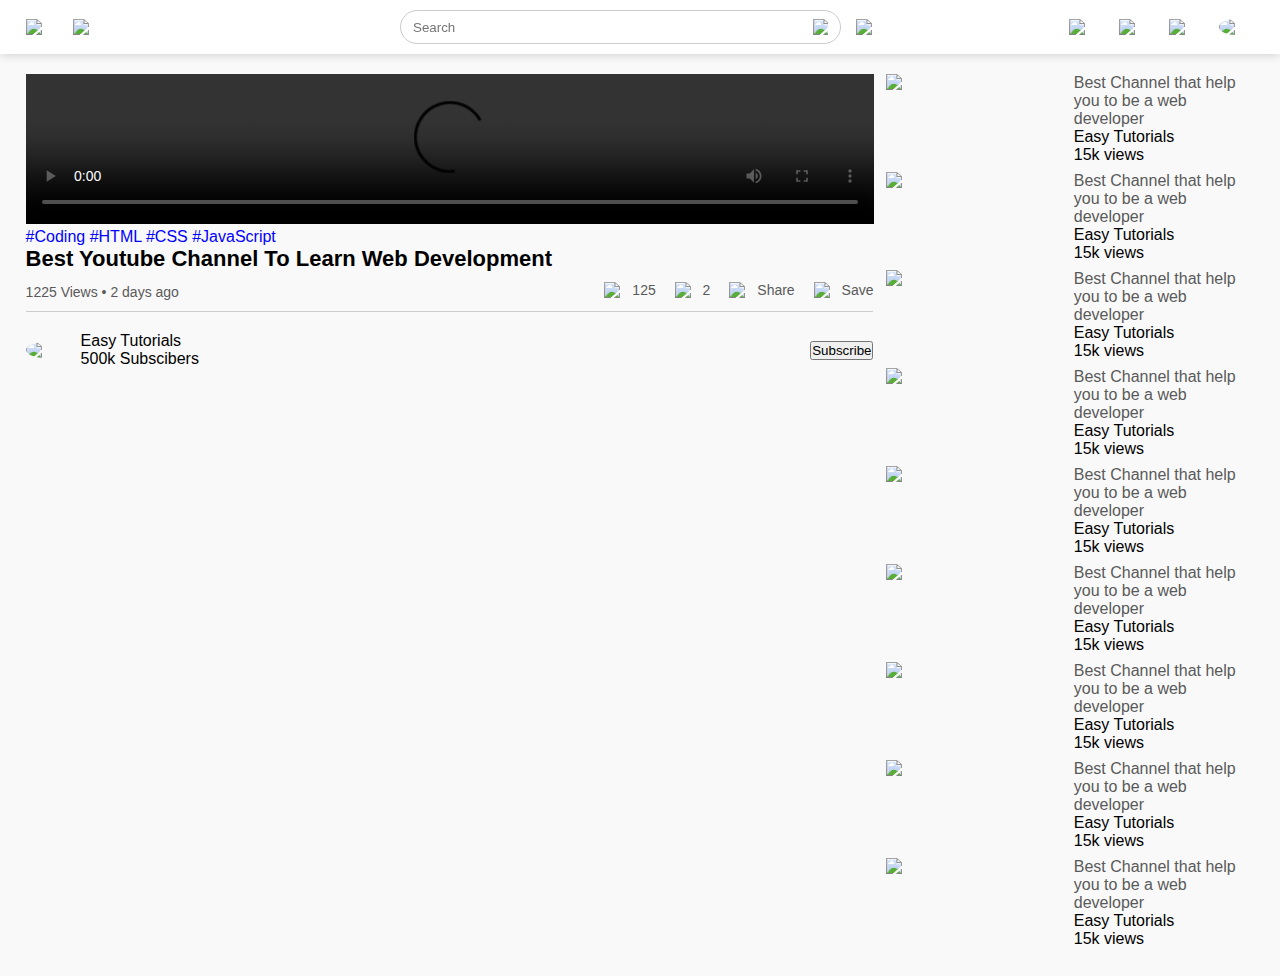
==== playVideo.html @ 0a0b72f0 "feat: :ambulance: Revision" ====
<!DOCTYPE html>
<html lang="en">
<head>
    <meta charset="UTF-8">
    <meta http-equiv="X-UA-Compatible" content="IE-edge">
    <meta name="viewport" content="width=device-width, initial-scale=1.0">
    <title>Play Video</title>
    <link rel="stylesheet" href="style.css">

    
</head>
<body>
    <nav class="flex-div">
        <div class="nav-left flex-div">
            <img src="images/menu.png" class="menu-icon">
            <img src="images/logo.png" class="logo">
        </div>
        <div class="nav-middle flex-div">
            <div class="search-box flex-div">
                <input type="text" placeholder="Search">
                <img src="images/search.png">
            </div>
            <img src="images/voice-search.png" class="mic-icon">
        </div>
        <div class="nav-right flex-div">
            <img src="images/upload.png">
            <img src="images/more.png" >
            <img src="images/notification.png">
            <img src="images/Jack.png" class="user-icon">
        </div> 
    </nav>
<!-------------------------------------------------------------------------> 
<div class="container play-container">
    <div class="row">
        <div class="playVideo">
            <video controls autoplay>
                <source src="images/video.mp4" type="video/mp4">
            </video>
            <div class="tags">
                <a href="">#Coding</a>   <a href="">#HTML</a>    <a href="">#CSS</a>
                <a href="">#JavaScript</a>
            </div>
            <h3>Best Youtube Channel To Learn Web Development</h3>
            <div class="playVideoInfor">
                <p>1225 Views &bull; 2 days ago</p>
                <div>
                    <a href=""><img src="images/like.png">125</a>
                    <a href=""><img src="images/dislike.png">2</a>
                    <a href=""><img src="images/share.png">Share</a>
                    <a href=""><img src="images/save.png">Save</a>
                </div>
            </div>
            <hr>
            <div class="publisher">
                <img src="images/Jack.png">
                <div>
                    <p>Easy Tutorials</p>
                    <span>500k Subscibers</span>
                </div>
                <button type="button">Subscribe</button>
            </div>








        </div>
        <div class="right-sidebar">
            <div class="sideVideoList">
                <a href="" class="smallThumbnail"><img src="images/thumbnail1.png"></a>
                <div class="vidInfo">
                    <a href="">Best Channel that help you to be a web developer</a>
                    <p>Easy Tutorials</p>
                    <p>15k views</p>
                </div>
            </div>
            <div class="right-sidebar">

            
                <div class="sideVideoList">
                    <a href="" class="smallThumbnail"><img src="images/thumbnail2.png"></a>
                    <div class="vidInfo">
                        <a href="">Best Channel that help you to be a web developer</a>
                        <p>Easy Tutorials</p>
                        <p>15k views</p>
                    </div>
                </div>
                <div class="right-sidebar">

            
                    <div class="sideVideoList">
                        <a href="" class="smallThumbnail"><img src="images/thumbnail3.png"></a>
                        <div class="vidInfo">
                            <a href="">Best Channel that help you to be a web developer</a>
                            <p>Easy Tutorials</p>
                            <p>15k views</p>
                        </div>
                    </div>
                    <div class="right-sidebar">

            
                        <div class="sideVideoList">
                            <a href="" class="smallThumbnail"><img src="images/thumbnail4.png"></a>
                            <div class="vidInfo">
                                <a href="">Best Channel that help you to be a web developer</a>
                                <p>Easy Tutorials</p>
                                <p>15k views</p>
                            </div>
                        </div>
                        <div class="right-sidebar">

            
                            <div class="sideVideoList">
                                <a href="" class="smallThumbnail"><img src="images/thumbnail5.png"></a>
                                <div class="vidInfo">
                                    <a href="">Best Channel that help you to be a web developer</a>
                                    <p>Easy Tutorials</p>
                                    <p>15k views</p>
                                </div>
                            </div>
                            <div class="right-sidebar">

            
                                <div class="sideVideoList">
                                    <a href="" class="smallThumbnail"><img src="images/thumbnail6.png"></a>
                                    <div class="vidInfo">
                                        <a href="">Best Channel that help you to be a web developer</a>
                                        <p>Easy Tutorials</p>
                                        <p>15k views</p>
                                    </div>
                                </div>
                                <div class="right-sidebar">

            
                                    <div class="sideVideoList">
                                        <a href="" class="smallThumbnail"><img src="images/thumbnail7.png"></a>
                                        <div class="vidInfo">
                                            <a href="">Best Channel that help you to be a web developer</a>
                                            <p>Easy Tutorials</p>
                                            <p>15k views</p>
                                        </div>
                                    </div>
                                    <div class="right-sidebar">

            
                                        <div class="sideVideoList">
                                            <a href="" class="smallThumbnail"><img src="images/thumbnail8.png"></a>
                                            <div class="vidInfo">
                                                <a href="">Best Channel that help you to be a web developer</a>
                                                <p>Easy Tutorials</p>
                                                <p>15k views</p>
                                            </div>
                                        </div>
                                        <div class="right-sidebar">

            
                                            <div class="sideVideoList">
                                                <a href="" class="smallThumbnail"><img src="images/thumbnail1.png"></a>
                                                <div class="vidInfo">
                                                    <a href="">Best Channel that help you to be a web developer</a>
                                                    <p>Easy Tutorials</p>
                                                    <p>15k views</p>
                                                </div>
                                            </div>

        </div>
    </div>
</div>
</div>
</div>


</body>
</html>
---- style.css ----
*{
    margin: 0;
    padding: 0;
    font-family: 'poppins', sans-serif;
    box-sizing: border-box;
}

a{
    text-decoration: none;
    color: #5a5a5a;
}

img{
    cursor: pointer;
}

.flex-div{
    display: flex;
    align-items: center;
}

nav{
    padding: 10px 2%;
    justify-content: space-between;
    box-shadow: 0 0 10px rgb(0, 0, 0, 0.2);
    background: #fff;
    position: sticky;
    top: 0;
    z-index: 10;
}

.nav-right img{
    width: 25px;
    margin-right: 25px;
}

.nav-right .user-icon{
    width: 35px;
    border-radius: 50%;
    margin-right: 0;
}

.nav-left .menu-icon{
    width: 22px;
    margin-right: 25px;
}
.nav-left .logo{
    width: 130px;
}

.nav-middle .mic-icon{
    width: 16px;
}
.nav-middle .search-box{
    border: 1px solid #ccc;
    margin-right: 15px;
    padding: 8px 12px;
    border-radius: 25px;
}
.nav-middle .search-box input{
    width: 400px;
    border: 0;
    outline: 0;
    background: transparent;
}
.nav-middle .search-box img{
    width: 15px;
}

/* Sidebar */

.sidebar{
    background: #fff;
    width: 15%;
    height: 100vh;
    position: fixed;
    top: 0;
    padding-left: 2%;
    padding-top: 80px;
    
}
.shortcut-links a img{
    width: 20px;
    margin-right: 20px;
}

.shortcut-links a{
    display: flex;
    align-items: center;
    margin-bottom: 20px;
    width: fit-content;
    flex-wrap: wrap;
}
.shortcut-links a:first-child{
    color: #ed3833;
}

.sidebar hr{
    border: 0;
    height: 1px;
    background: #ccc;
    width: 20%;
}
.subscribed-list h3{
    font-size: 13px;
    margin: 20px 0;
    color: #5a5a5a;
}

.subscribed-list a{
    display: flex;
    align-items: center;
    margin-bottom: 20px;
    width: fit-content;
    flex-wrap: wrap;
}

.subscribed-list a img{
    width: 25px;
    border-radius: 50%;
    margin-right: 20px;
}

.small-sidebar{
    width: 5%;
}
.small-sidebar a p{
    display: none;
}

.small-sidebar h3{
    display: none;
}

.small-sidebar hr{
    width: 50%;
    margin-bottom: 25px;
}

/* container */

.container{
    background: #f9f9f9;
    padding-left: 17%;
    padding-right: 2%;
    padding-top: 20px;
    padding-bottom: 20px;
}

.large-container{
    padding-left: 7%;

}



.container .banner{
    width: 100%;
}

.container .banner img{
    width: 100%;
    border-radius: 8px;
}

.list-container{
    display: grid;
    grid-template-columns: repeat(auto-fit, minmax(250px, 1fr));
    grid-column-gap: 16px;
    grid-row-gap: 30px;
    margin-top: 15px;
}

.vid-list .thumbnail{
    width: 100%;
    border-radius: 5px;

}

.vid-list .flex-div{
    align-items: flex-start;
    margin-top: 7px;
}
.vid-list .flex-div img{
    width: 35px;
    margin-right: 10px;
    border-radius: 50%;
}
.vid-info {
    color: #5a5a5a;
    font-size: 13px;

}

.vid-info a{
    color: #000;
    font-weight: 600;
    display: block;
    margin-bottom: 5px;

}

@media (max-width: 900px){
    .menu-icon{
        display: none;
    }
    .sidebar{
        display: none;
    }
    .container, .large-container{
        padding-left: 5%;
        padding-right: 5%;
    }
    .nav-right img{
        display: none;
    }
    .nav-right .user-icon{
        display: block;
        width: 30px;   
    }
    .nav-middle .search-box input{
        width: 100px; 
    }
    .nav-middle .mic-icon{
        display: none;
    }
    .logo{
        width: 90px;
    }
}

/* Play Video  */

.play-container{
    padding-left: 2%;

}
.row{
    display: flex;
    justify-content: space-between;
    flex-wrap: wrap;
}
.playVideo{
    flex-basis: 69%;
}
.right-sidebar{
    flex-basis: 30%;
}
.playVideo video{
    width: 100%;

}
.sideVideoList{
    display: flex;
    justify-content: space-between;
    margin-bottom: 8px;
}
.sideVideoList img{
    width: 100%;  
}

.sideVideoList .smallThumbnail{
    flex-basis: 49%;
}

.sideVideoList .vidInfo{
    flex-basis: 49%;
}
.playVideo .tags a{
    color: #0000ff;
    font-size: 13;
}
.playVideo h3{
    font-weight: 600;
    font-size: 22px;
}
.playVideo .playVideoInfor{
    display: flex;
    align-items: center;
    justify-content: space-between;
    flex-wrap: wrap;
    margin-top: 10px;
    font-size: 14px;
    color: #5a5a5a;
}
.playVideo .playVideoInfor a img{
    width: 20px;
    margin-right: 8px;
}

.playVideo .playVideoInfor a{
    display: inline-flex;
    align-items: center;
    margin-left: 15px;
}

.playVideo hr{
    border: 0;
    height: 1px;
    background: #ccc;
    margin: 10px 0;
}
.publisher{
    display: flex;
    align-items: center;
    margin-top: 20px;
}
.publisher div{
    flex: 1;
}
.publisher img{
    width: 40px;
    border-radius: 50%;
    margin-right: 15px;
}
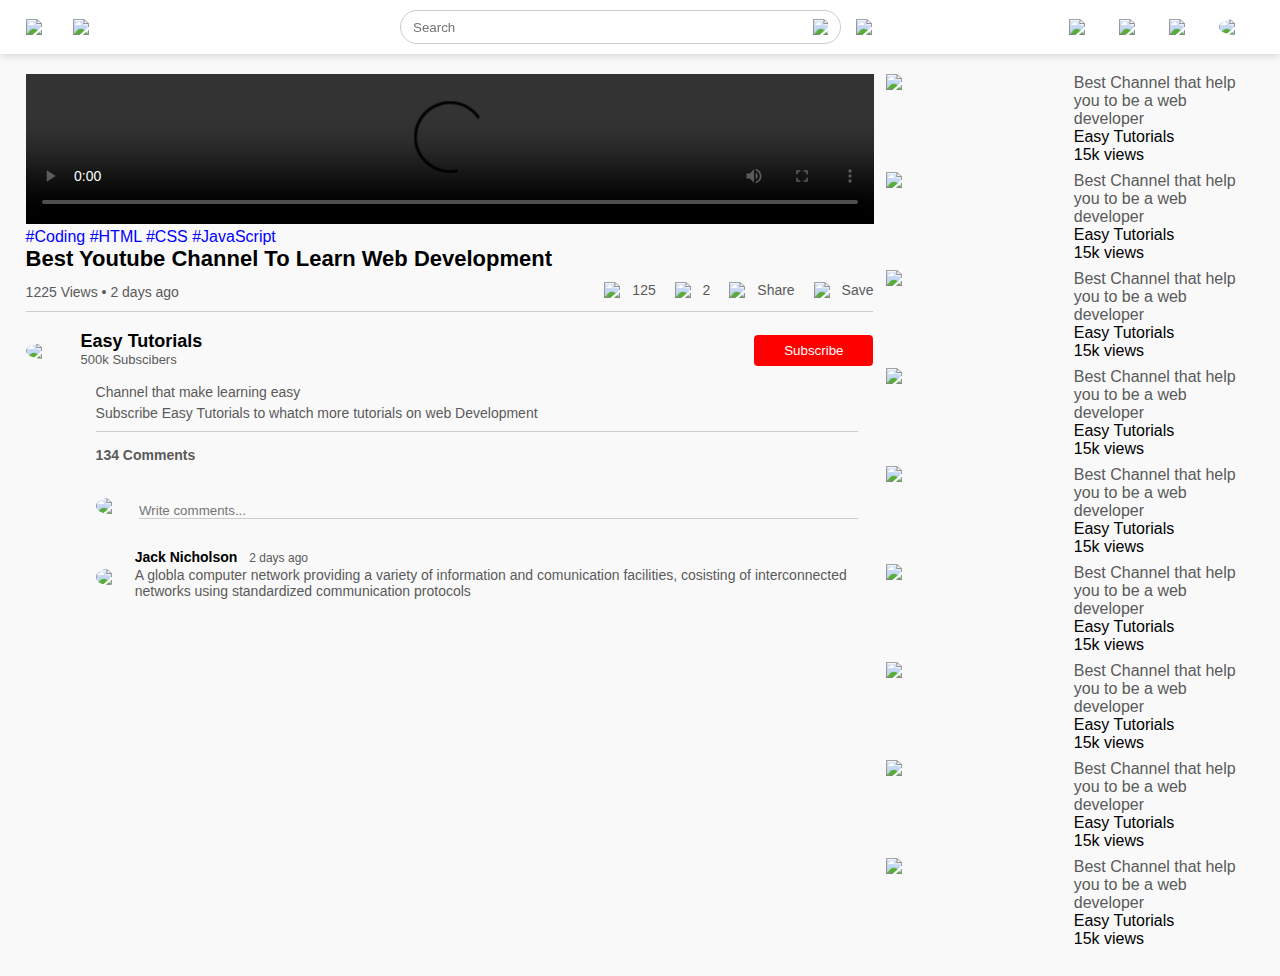
==== commit 651ce213: "feat: :sparkles: Funcionalidades." ====
--- a/playVideo.html
+++ b/playVideo.html
@@ -58,6 +58,27 @@
                     <span>500k Subscibers</span>
                 </div>
                 <button type="button">Subscribe</button>
+            </div>
+            <div class="videoDescripcion">
+                <p>Channel that make learning easy</p>
+                <p>Subscribe Easy Tutorials to whatch more tutorials on web Development </p>
+                <hr>
+                <h4>134 Comments</h4>
+
+                <div class="add-comment">
+                    <img src="images/Jack.png">
+                    <input type="text" placeholder="Write comments...">
+                </div>
+                <div class="oldComents">
+                    <img src="images/Jack.png">
+                    <div>
+                        <h3>Jack Nicholson <span>2 days ago</span></h3>
+                        <p>A globla computer network providing a variety of information and comunication facilities,
+                            cosisting of interconnected networks using standardized communication protocols</p>
+                    </div>
+                </div>
+
+
             </div>
 
 
--- a/style.css
+++ b/style.css
@@ -233,28 +233,32 @@
 
 .play-container{
     padding-left: 2%;
-
-}
+}
+
 .row{
     display: flex;
     justify-content: space-between;
     flex-wrap: wrap;
 }
+
 .playVideo{
     flex-basis: 69%;
 }
+
 .right-sidebar{
     flex-basis: 30%;
 }
+
 .playVideo video{
     width: 100%;
-
-}
+}
+
 .sideVideoList{
     display: flex;
     justify-content: space-between;
     margin-bottom: 8px;
 }
+
 .sideVideoList img{
     width: 100%;  
 }
@@ -266,14 +270,17 @@
 .sideVideoList .vidInfo{
     flex-basis: 49%;
 }
+
 .playVideo .tags a{
     color: #0000ff;
     font-size: 13;
 }
+
 .playVideo h3{
     font-weight: 600;
     font-size: 22px;
 }
+
 .playVideo .playVideoInfor{
     display: flex;
     align-items: center;
@@ -283,6 +290,7 @@
     font-size: 14px;
     color: #5a5a5a;
 }
+
 .playVideo .playVideoInfor a img{
     width: 20px;
     margin-right: 8px;
@@ -300,27 +308,110 @@
     background: #ccc;
     margin: 10px 0;
 }
+
 .publisher{
     display: flex;
     align-items: center;
     margin-top: 20px;
 }
+
 .publisher div{
     flex: 1;
-}
+    line-height: 18px;
+}
+
 .publisher img{
     width: 40px;
     border-radius: 50%;
     margin-right: 15px;
 }
 
-
-
-
-
-
-
-
-
-
-
+.publisher div p{
+    color: #000;
+    font-weight: 600;
+    font-size: 18px;
+}
+
+.publisher div span{
+    font-size: 13px;
+    color: #5a5a5a;
+}
+
+.publisher button{
+    background: red;
+    color: #fff;
+    padding: 8px 30px;
+    border: 0;
+    outline: 0;
+    border-radius: 4px;
+    cursor: pointer;
+}
+
+.videoDescripcion{
+    padding-left: 55px;
+    margin: 15px;
+}
+
+.videoDescripcion p{
+    font-size: 14px;
+    margin-bottom: 5px;
+    color: #5a5a5a;
+}
+
+.videoDescripcion h4{
+    font-size: 14px;
+    color: #5a5a5a;
+    margin-top: 15px;
+}
+
+.add-comment{
+    display: flex;
+    align-items: center;
+    margin: 30px 0;
+}
+
+.add-comment img{
+    width: 30px;
+    border-radius: 50%;
+    margin-right: 15px;
+}
+
+.add-comment input{
+    border: 0;
+    outline: 0;
+    border-bottom: 1px solid #ccc;
+    width: 100%;
+    padding-top: 10px;
+    background: transparent;
+}
+
+.oldComents {
+    display: flex;
+    align-items: center;
+    margin: 20px 0;
+}
+
+.oldComents img{
+    width: 35px;
+    border-radius: 50%;
+    margin-right: 15px;
+}
+
+.oldComents h3{
+    font-size: 14px;
+    margin-bottom: 2px;
+}
+
+.oldComents h3 span{
+    font-size: 12px;
+    color: #5a5a5a;
+    font-weight: 500;
+    margin-left: 8px;
+}
+
+
+
+
+
+
+
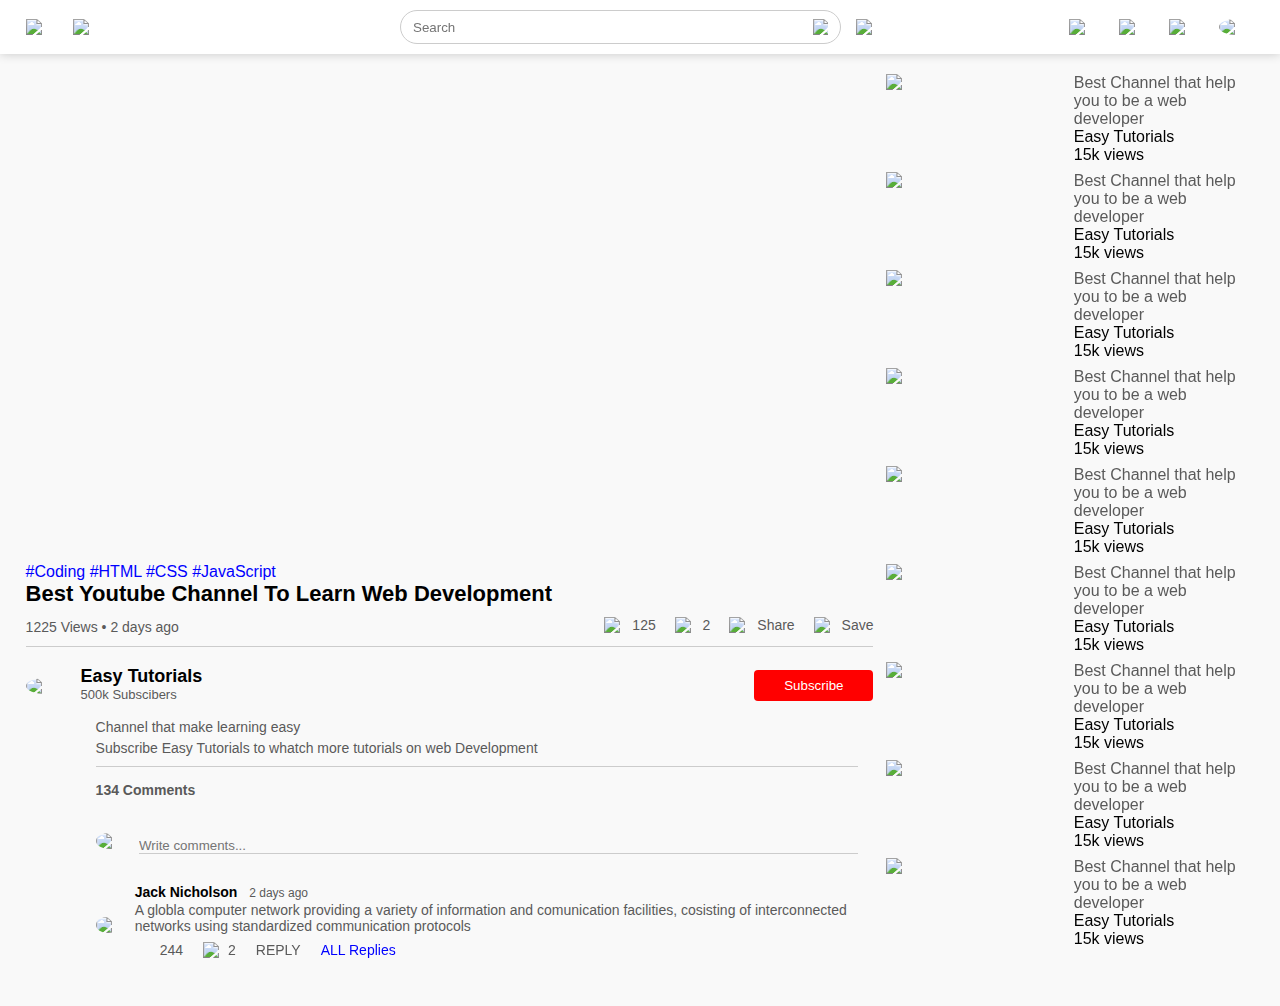
==== commit a7b9417e: "feat: :memo: Actualizar" ====
--- a/playVideo.html
+++ b/playVideo.html
@@ -6,8 +6,6 @@
     <meta name="viewport" content="width=device-width, initial-scale=1.0">
     <title>Play Video</title>
     <link rel="stylesheet" href="style.css">
-
-    
 </head>
 <body>
     <nav class="flex-div">
@@ -33,9 +31,9 @@
 <div class="container play-container">
     <div class="row">
         <div class="playVideo">
-            <video controls autoplay>
-                <source src="images/video.mp4" type="video/mp4">
-            </video>
+            <div id="videoo">
+                <iframe width="800" height="485" src="https://www.youtube.com/embed/izvodnnCvt0?si=Gc8g076QiCtRBeYT" title="YouTube video player" frameborder="0" allow="accelerometer; autoplay; clipboard-write; encrypted-media; gyroscope; picture-in-picture; web-share" allowfullscreen></iframe>
+            </div>
             <div class="tags">
                 <a href="">#Coding</a>   <a href="">#HTML</a>    <a href="">#CSS</a>
                 <a href="">#JavaScript</a>
@@ -64,7 +62,6 @@
                 <p>Subscribe Easy Tutorials to whatch more tutorials on web Development </p>
                 <hr>
                 <h4>134 Comments</h4>
-
                 <div class="add-comment">
                     <img src="images/Jack.png">
                     <input type="text" placeholder="Write comments...">
@@ -75,19 +72,17 @@
                         <h3>Jack Nicholson <span>2 days ago</span></h3>
                         <p>A globla computer network providing a variety of information and comunication facilities,
                             cosisting of interconnected networks using standardized communication protocols</p>
+                        <div class="acomment-action">
+                            <img src="images/like.png" alt="">
+                            <span>244</span>
+                            <img src="images/dislike.png">
+                            <span>2</span>
+                            <span>REPLY</span>
+                            <a href="">ALL Replies</a>
+                        </div>
                     </div>
                 </div>
-
-
             </div>
-
-
-
-
-
-
-
-
         </div>
         <div class="right-sidebar">
             <div class="sideVideoList">
@@ -99,8 +94,6 @@
                 </div>
             </div>
             <div class="right-sidebar">
-
-            
                 <div class="sideVideoList">
                     <a href="" class="smallThumbnail"><img src="images/thumbnail2.png"></a>
                     <div class="vidInfo">
@@ -110,8 +103,6 @@
                     </div>
                 </div>
                 <div class="right-sidebar">
-
-            
                     <div class="sideVideoList">
                         <a href="" class="smallThumbnail"><img src="images/thumbnail3.png"></a>
                         <div class="vidInfo">
@@ -121,8 +112,6 @@
                         </div>
                     </div>
                     <div class="right-sidebar">
-
-            
                         <div class="sideVideoList">
                             <a href="" class="smallThumbnail"><img src="images/thumbnail4.png"></a>
                             <div class="vidInfo">
@@ -132,8 +121,6 @@
                             </div>
                         </div>
                         <div class="right-sidebar">
-
-            
                             <div class="sideVideoList">
                                 <a href="" class="smallThumbnail"><img src="images/thumbnail5.png"></a>
                                 <div class="vidInfo">
@@ -143,8 +130,6 @@
                                 </div>
                             </div>
                             <div class="right-sidebar">
-
-            
                                 <div class="sideVideoList">
                                     <a href="" class="smallThumbnail"><img src="images/thumbnail6.png"></a>
                                     <div class="vidInfo">
@@ -154,8 +139,6 @@
                                     </div>
                                 </div>
                                 <div class="right-sidebar">
-
-            
                                     <div class="sideVideoList">
                                         <a href="" class="smallThumbnail"><img src="images/thumbnail7.png"></a>
                                         <div class="vidInfo">
@@ -186,13 +169,12 @@
                                                     <p>15k views</p>
                                                 </div>
                                             </div>
-
-        </div>
-    </div>
+                                        </div>
+                                    </div>
 </div>
 </div>
 </div>
 
-
+<script type="module" src="videos.js"></script>
 </body>
 </html> --- a/style.css
+++ b/style.css
@@ -160,6 +160,7 @@
 
 .container .banner img{
     width: 100%;
+    height: 180px;
     border-radius: 8px;
 }
 
@@ -409,9 +410,32 @@
     margin-left: 8px;
 }
 
-
-
-
-
-
-
+.oldComents .acomment-action{
+    display: flex;
+    align-items: center;
+    margin: 8px 0;
+    font-size: 14px;
+}
+
+.oldComents .acomment-action img{
+    border-radius: 0;
+    width: 20px;
+    margin-right: 5px;
+}
+
+.oldComents .acomment-action span{
+    margin-right: 20px;
+    color: #5a5a5a;
+}
+
+.oldComents .acomment-action a{
+    color: #0000ff;
+}
+
+
+
+
+
+
+
+
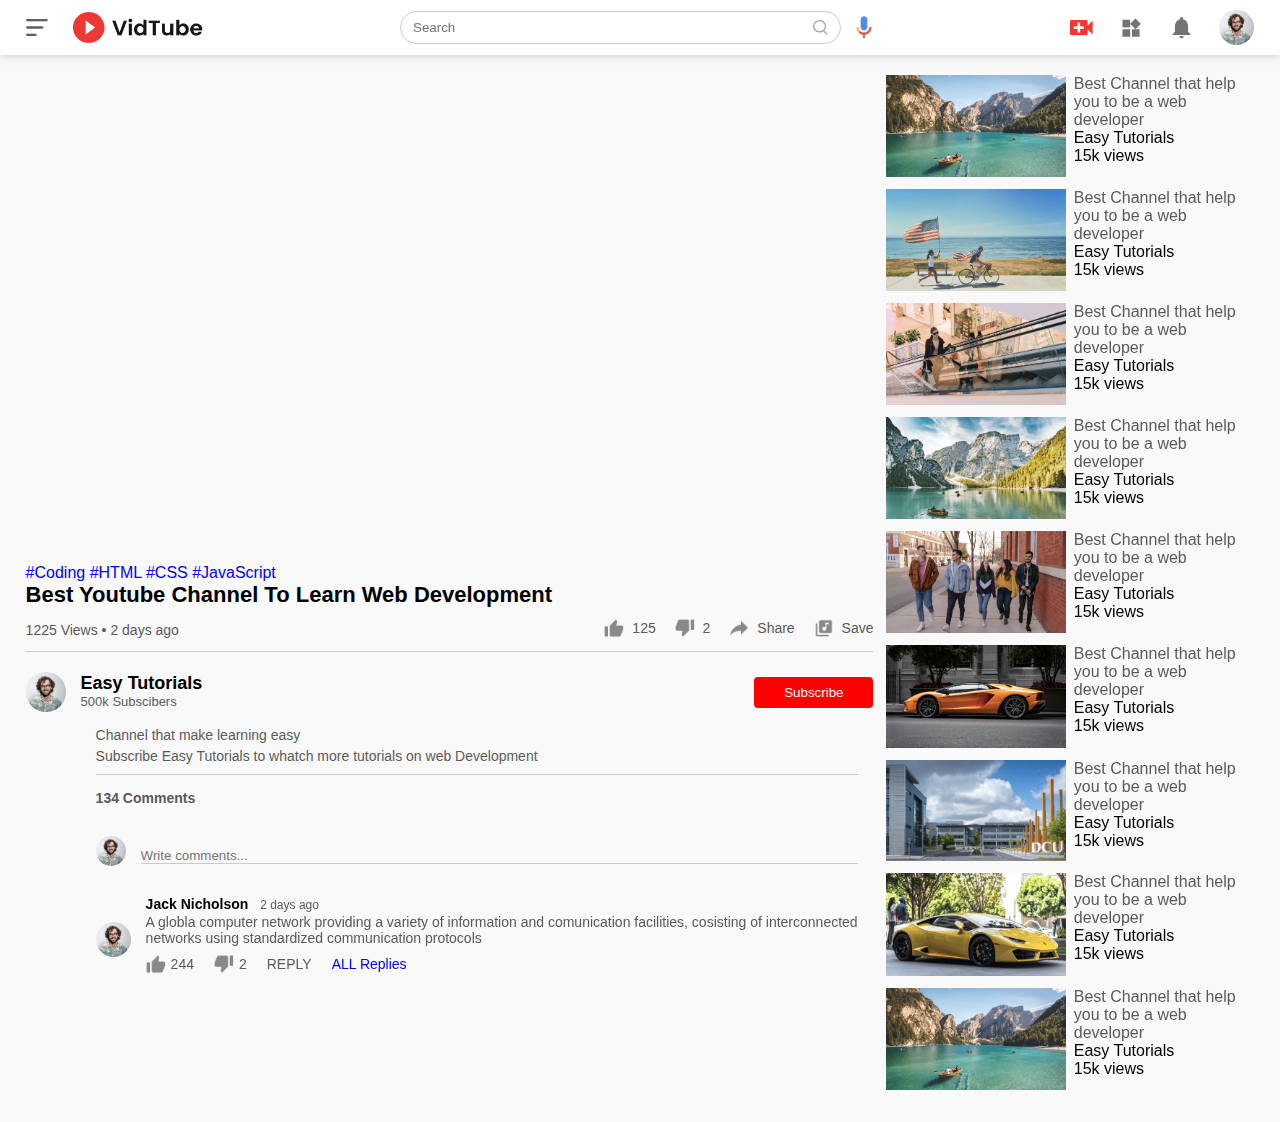
==== commit 7f056589: "feat: :recycle: Código de refactorizacion." ====
--- a/playVideo.html
+++ b/playVideo.html
@@ -10,21 +10,21 @@
 <body>
     <nav class="flex-div">
         <div class="nav-left flex-div">
-            <img src="images/menu.png" class="menu-icon">
-            <img src="images/logo.png" class="logo">
+            <img src="Images/menu.png" class="menu-icon">
+            <img src="Images/logo.png" class="logo">
         </div>
         <div class="nav-middle flex-div">
             <div class="search-box flex-div">
                 <input type="text" placeholder="Search">
-                <img src="images/search.png">
+                <img src="Images/search.png">
             </div>
-            <img src="images/voice-search.png" class="mic-icon">
+            <img src="Images/voice-search.png" class="mic-icon">
         </div>
         <div class="nav-right flex-div">
-            <img src="images/upload.png">
-            <img src="images/more.png" >
-            <img src="images/notification.png">
-            <img src="images/Jack.png" class="user-icon">
+            <img src="Images/upload.png">
+            <img src="Images/more.png" >
+            <img src="Images/notification.png">
+            <img src="Images/Jack.png" class="user-icon">
         </div> 
     </nav>
 <!-------------------------------------------------------------------------> 
@@ -42,15 +42,15 @@
             <div class="playVideoInfor">
                 <p>1225 Views &bull; 2 days ago</p>
                 <div>
-                    <a href=""><img src="images/like.png">125</a>
-                    <a href=""><img src="images/dislike.png">2</a>
-                    <a href=""><img src="images/share.png">Share</a>
-                    <a href=""><img src="images/save.png">Save</a>
+                    <a href=""><img src="Images/like.png">125</a>
+                    <a href=""><img src="Images/dislike.png">2</a>
+                    <a href=""><img src="Images/share.png">Share</a>
+                    <a href=""><img src="Images/save.png">Save</a>
                 </div>
             </div>
             <hr>
             <div class="publisher">
-                <img src="images/Jack.png">
+                <img src="Images/Jack.png">
                 <div>
                     <p>Easy Tutorials</p>
                     <span>500k Subscibers</span>
@@ -63,19 +63,19 @@
                 <hr>
                 <h4>134 Comments</h4>
                 <div class="add-comment">
-                    <img src="images/Jack.png">
+                    <img src="Images/Jack.png">
                     <input type="text" placeholder="Write comments...">
                 </div>
                 <div class="oldComents">
-                    <img src="images/Jack.png">
+                    <img src="Images/Jack.png">
                     <div>
                         <h3>Jack Nicholson <span>2 days ago</span></h3>
                         <p>A globla computer network providing a variety of information and comunication facilities,
                             cosisting of interconnected networks using standardized communication protocols</p>
                         <div class="acomment-action">
-                            <img src="images/like.png" alt="">
+                            <img src="Images/like.png" alt="">
                             <span>244</span>
-                            <img src="images/dislike.png">
+                            <img src="Images/dislike.png">
                             <span>2</span>
                             <span>REPLY</span>
                             <a href="">ALL Replies</a>
@@ -86,7 +86,7 @@
         </div>
         <div class="right-sidebar">
             <div class="sideVideoList">
-                <a href="" class="smallThumbnail"><img src="images/thumbnail1.png"></a>
+                <a href="" class="smallThumbnail"><img src="Images/thumbnail1.png"></a>
                 <div class="vidInfo">
                     <a href="">Best Channel that help you to be a web developer</a>
                     <p>Easy Tutorials</p>
@@ -95,7 +95,7 @@
             </div>
             <div class="right-sidebar">
                 <div class="sideVideoList">
-                    <a href="" class="smallThumbnail"><img src="images/thumbnail2.png"></a>
+                    <a href="" class="smallThumbnail"><img src="Images/thumbnail2.png"></a>
                     <div class="vidInfo">
                         <a href="">Best Channel that help you to be a web developer</a>
                         <p>Easy Tutorials</p>
@@ -104,7 +104,7 @@
                 </div>
                 <div class="right-sidebar">
                     <div class="sideVideoList">
-                        <a href="" class="smallThumbnail"><img src="images/thumbnail3.png"></a>
+                        <a href="" class="smallThumbnail"><img src="Images/thumbnail3.png"></a>
                         <div class="vidInfo">
                             <a href="">Best Channel that help you to be a web developer</a>
                             <p>Easy Tutorials</p>
@@ -113,7 +113,7 @@
                     </div>
                     <div class="right-sidebar">
                         <div class="sideVideoList">
-                            <a href="" class="smallThumbnail"><img src="images/thumbnail4.png"></a>
+                            <a href="" class="smallThumbnail"><img src="Images/thumbnail4.png"></a>
                             <div class="vidInfo">
                                 <a href="">Best Channel that help you to be a web developer</a>
                                 <p>Easy Tutorials</p>
@@ -122,7 +122,7 @@
                         </div>
                         <div class="right-sidebar">
                             <div class="sideVideoList">
-                                <a href="" class="smallThumbnail"><img src="images/thumbnail5.png"></a>
+                                <a href="" class="smallThumbnail"><img src="Images/thumbnail5.png"></a>
                                 <div class="vidInfo">
                                     <a href="">Best Channel that help you to be a web developer</a>
                                     <p>Easy Tutorials</p>
@@ -131,7 +131,7 @@
                             </div>
                             <div class="right-sidebar">
                                 <div class="sideVideoList">
-                                    <a href="" class="smallThumbnail"><img src="images/thumbnail6.png"></a>
+                                    <a href="" class="smallThumbnail"><img src="Images/thumbnail6.png"></a>
                                     <div class="vidInfo">
                                         <a href="">Best Channel that help you to be a web developer</a>
                                         <p>Easy Tutorials</p>
@@ -140,7 +140,7 @@
                                 </div>
                                 <div class="right-sidebar">
                                     <div class="sideVideoList">
-                                        <a href="" class="smallThumbnail"><img src="images/thumbnail7.png"></a>
+                                        <a href="" class="smallThumbnail"><img src="Images/thumbnail7.png"></a>
                                         <div class="vidInfo">
                                             <a href="">Best Channel that help you to be a web developer</a>
                                             <p>Easy Tutorials</p>
@@ -151,7 +151,7 @@
 
             
                                         <div class="sideVideoList">
-                                            <a href="" class="smallThumbnail"><img src="images/thumbnail8.png"></a>
+                                            <a href="" class="smallThumbnail"><img src="Images/thumbnail8.png"></a>
                                             <div class="vidInfo">
                                                 <a href="">Best Channel that help you to be a web developer</a>
                                                 <p>Easy Tutorials</p>
@@ -162,7 +162,7 @@
 
             
                                             <div class="sideVideoList">
-                                                <a href="" class="smallThumbnail"><img src="images/thumbnail1.png"></a>
+                                                <a href="" class="smallThumbnail"><img src="Images/thumbnail1.png"></a>
                                                 <div class="vidInfo">
                                                     <a href="">Best Channel that help you to be a web developer</a>
                                                     <p>Easy Tutorials</p>
